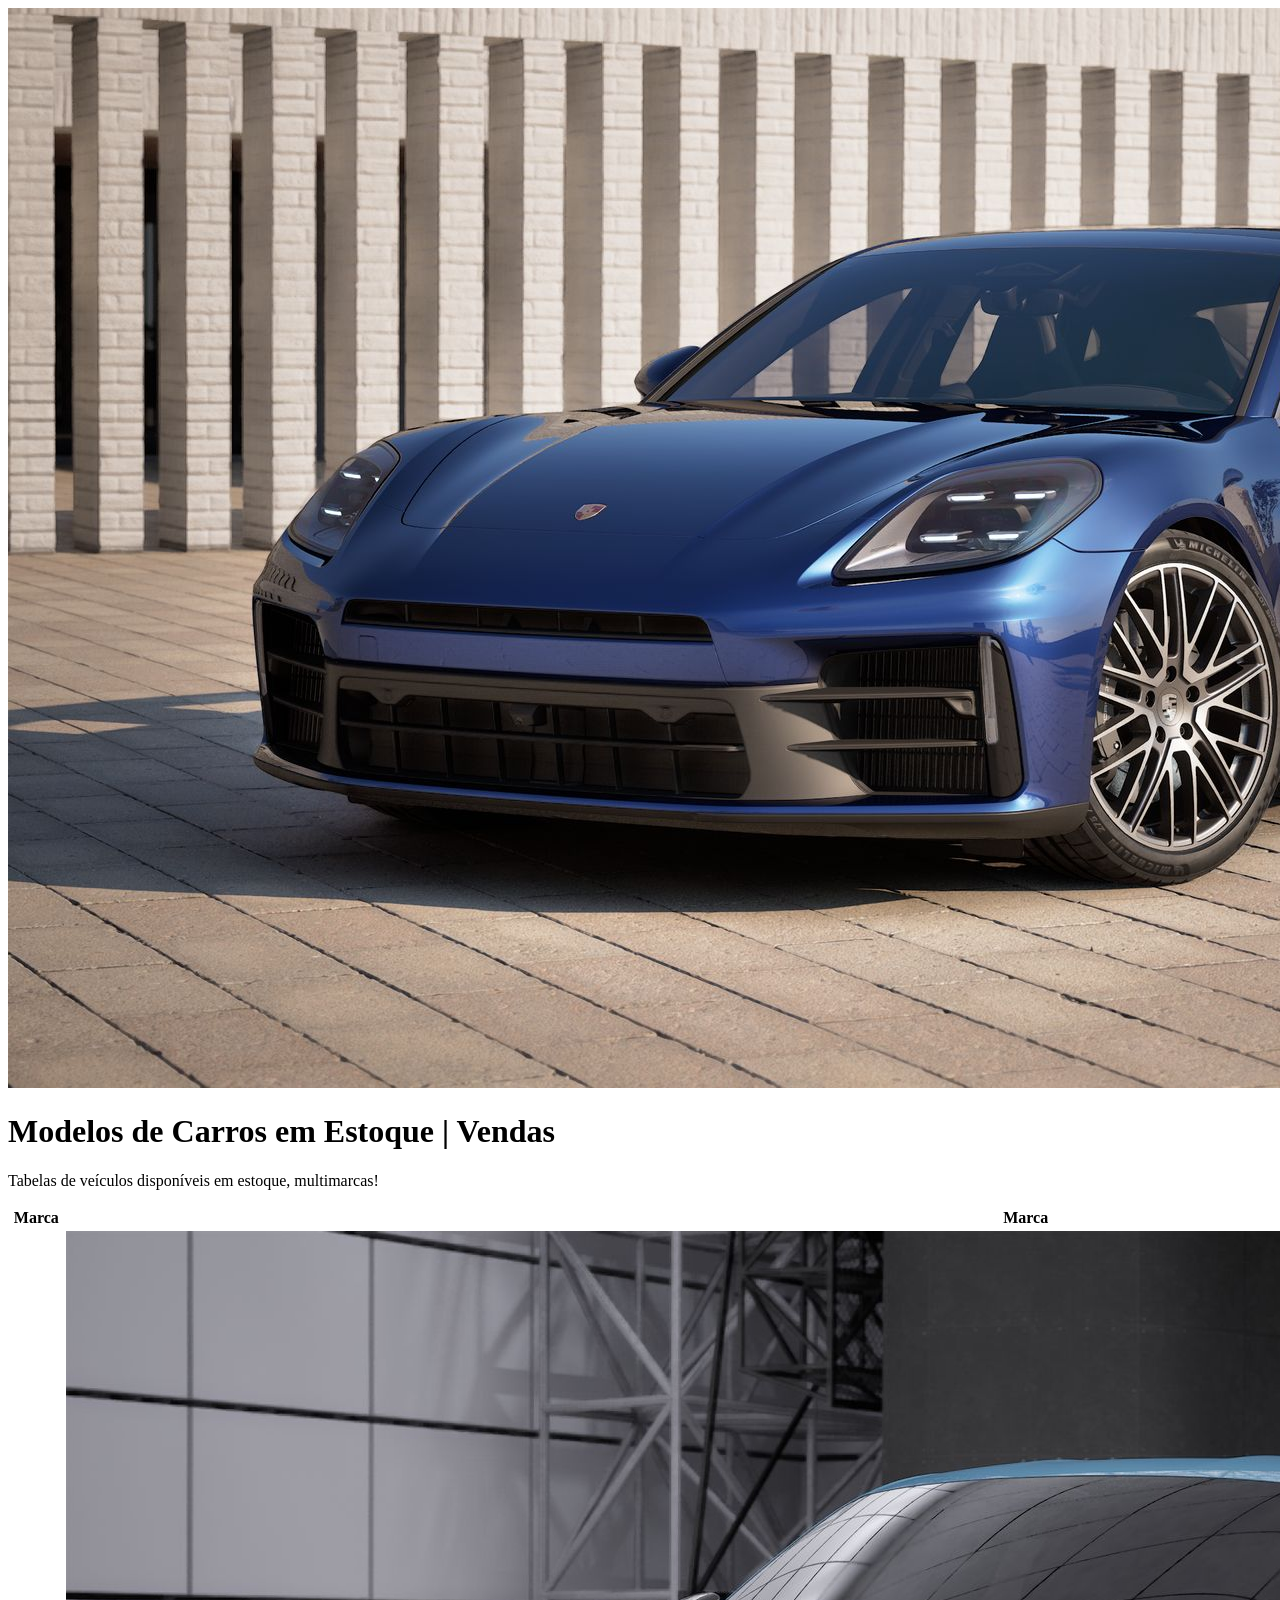
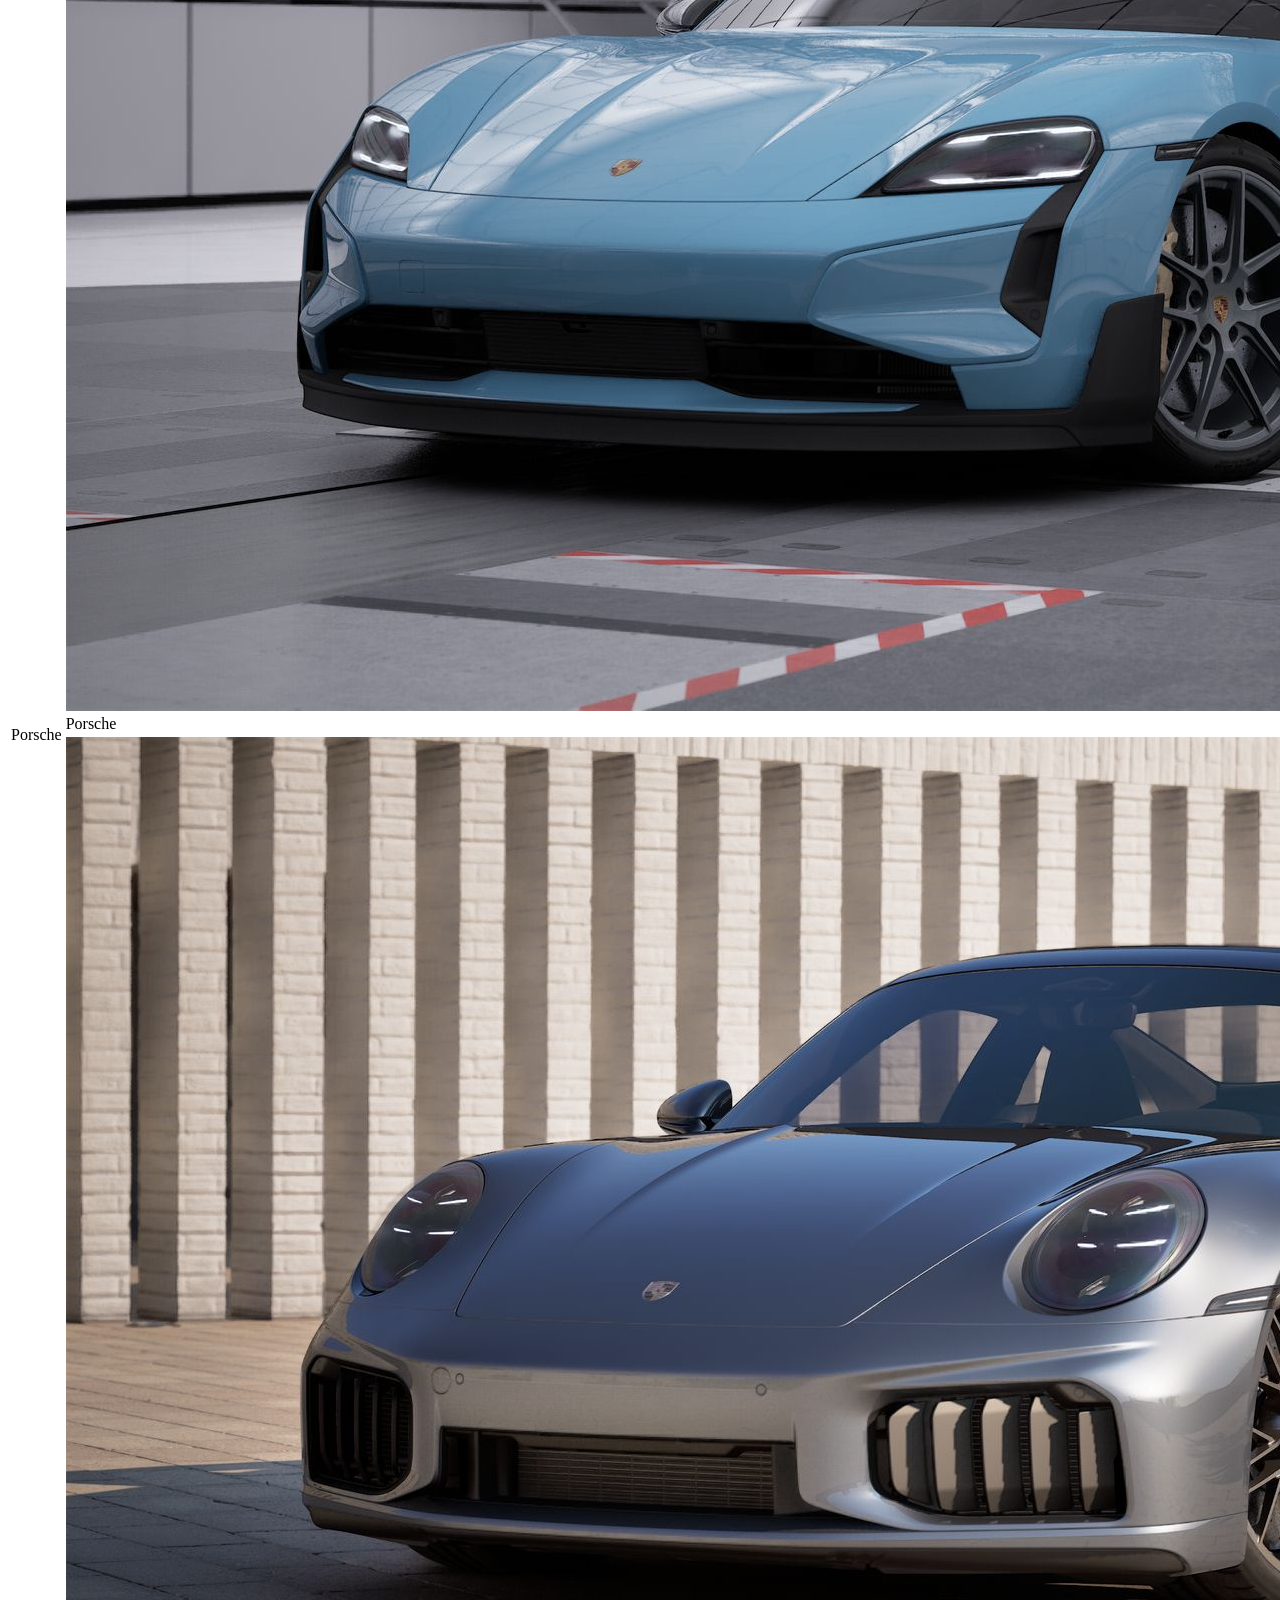
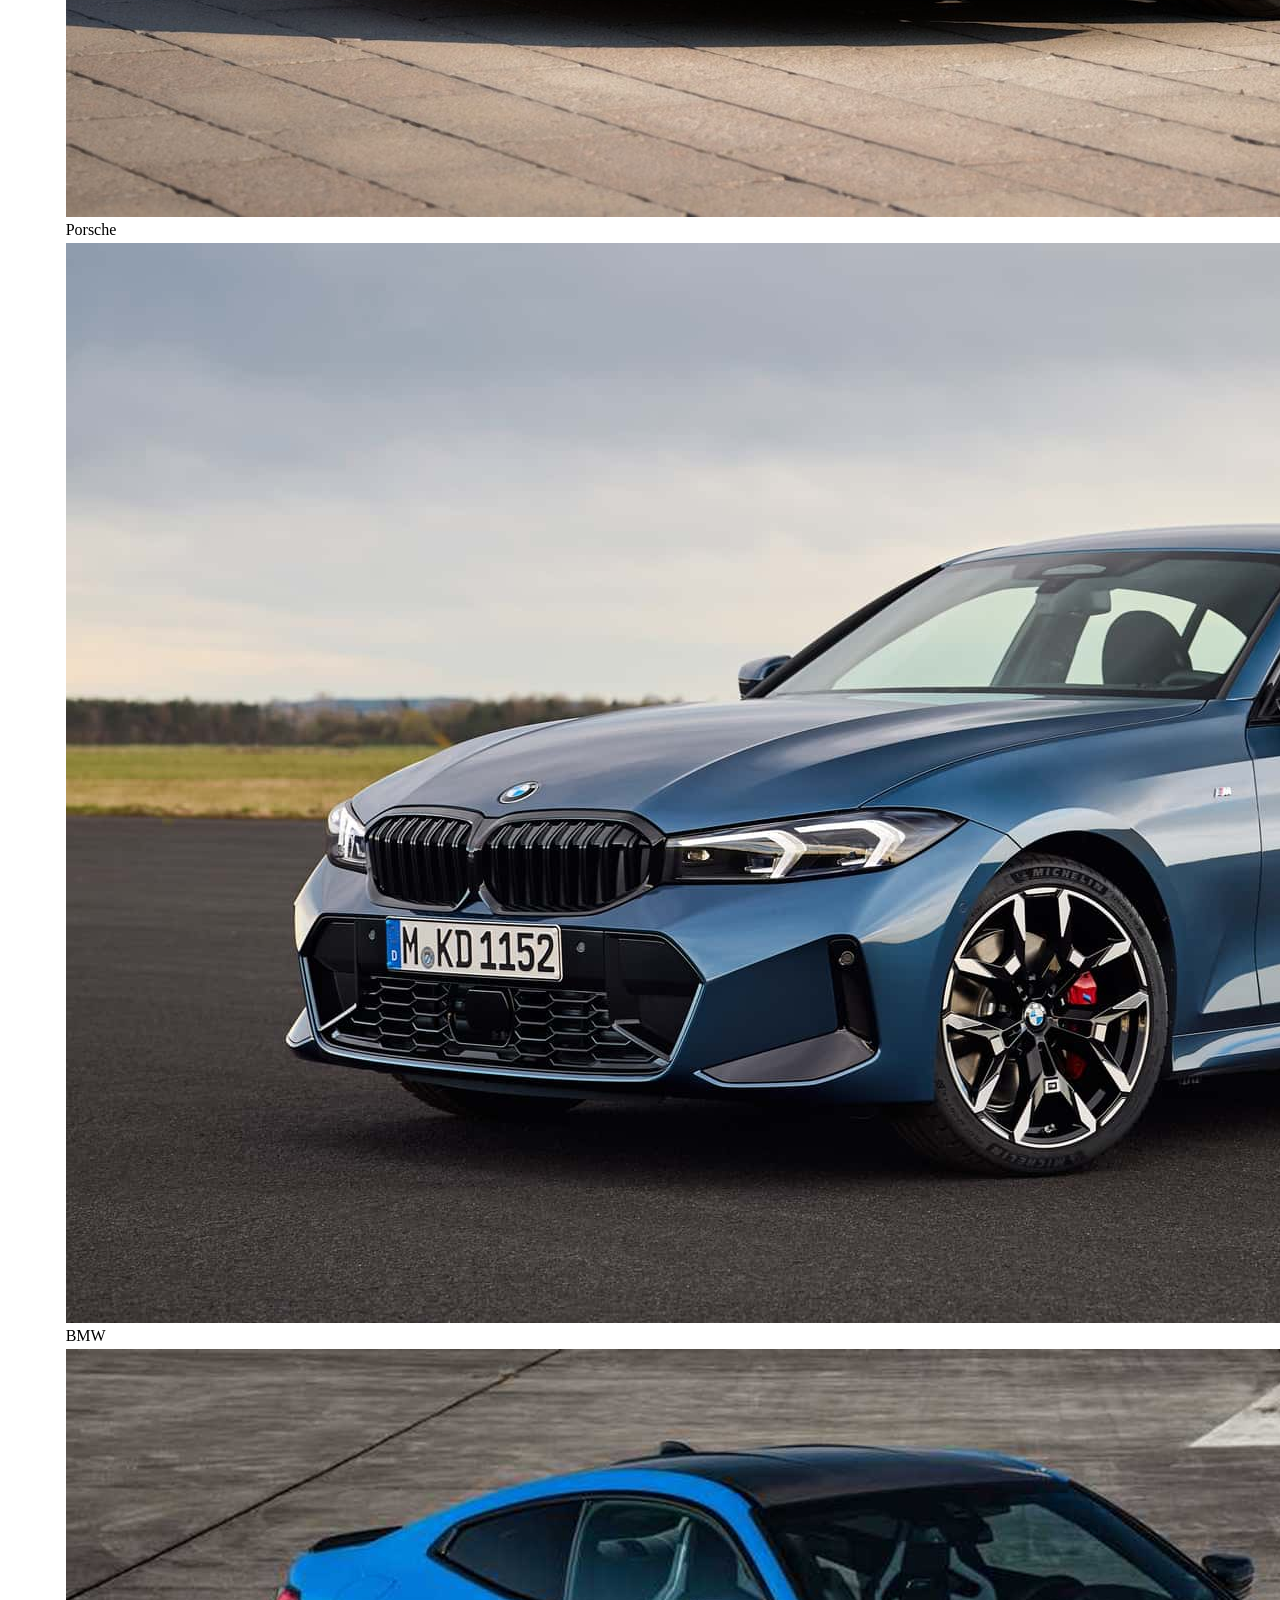
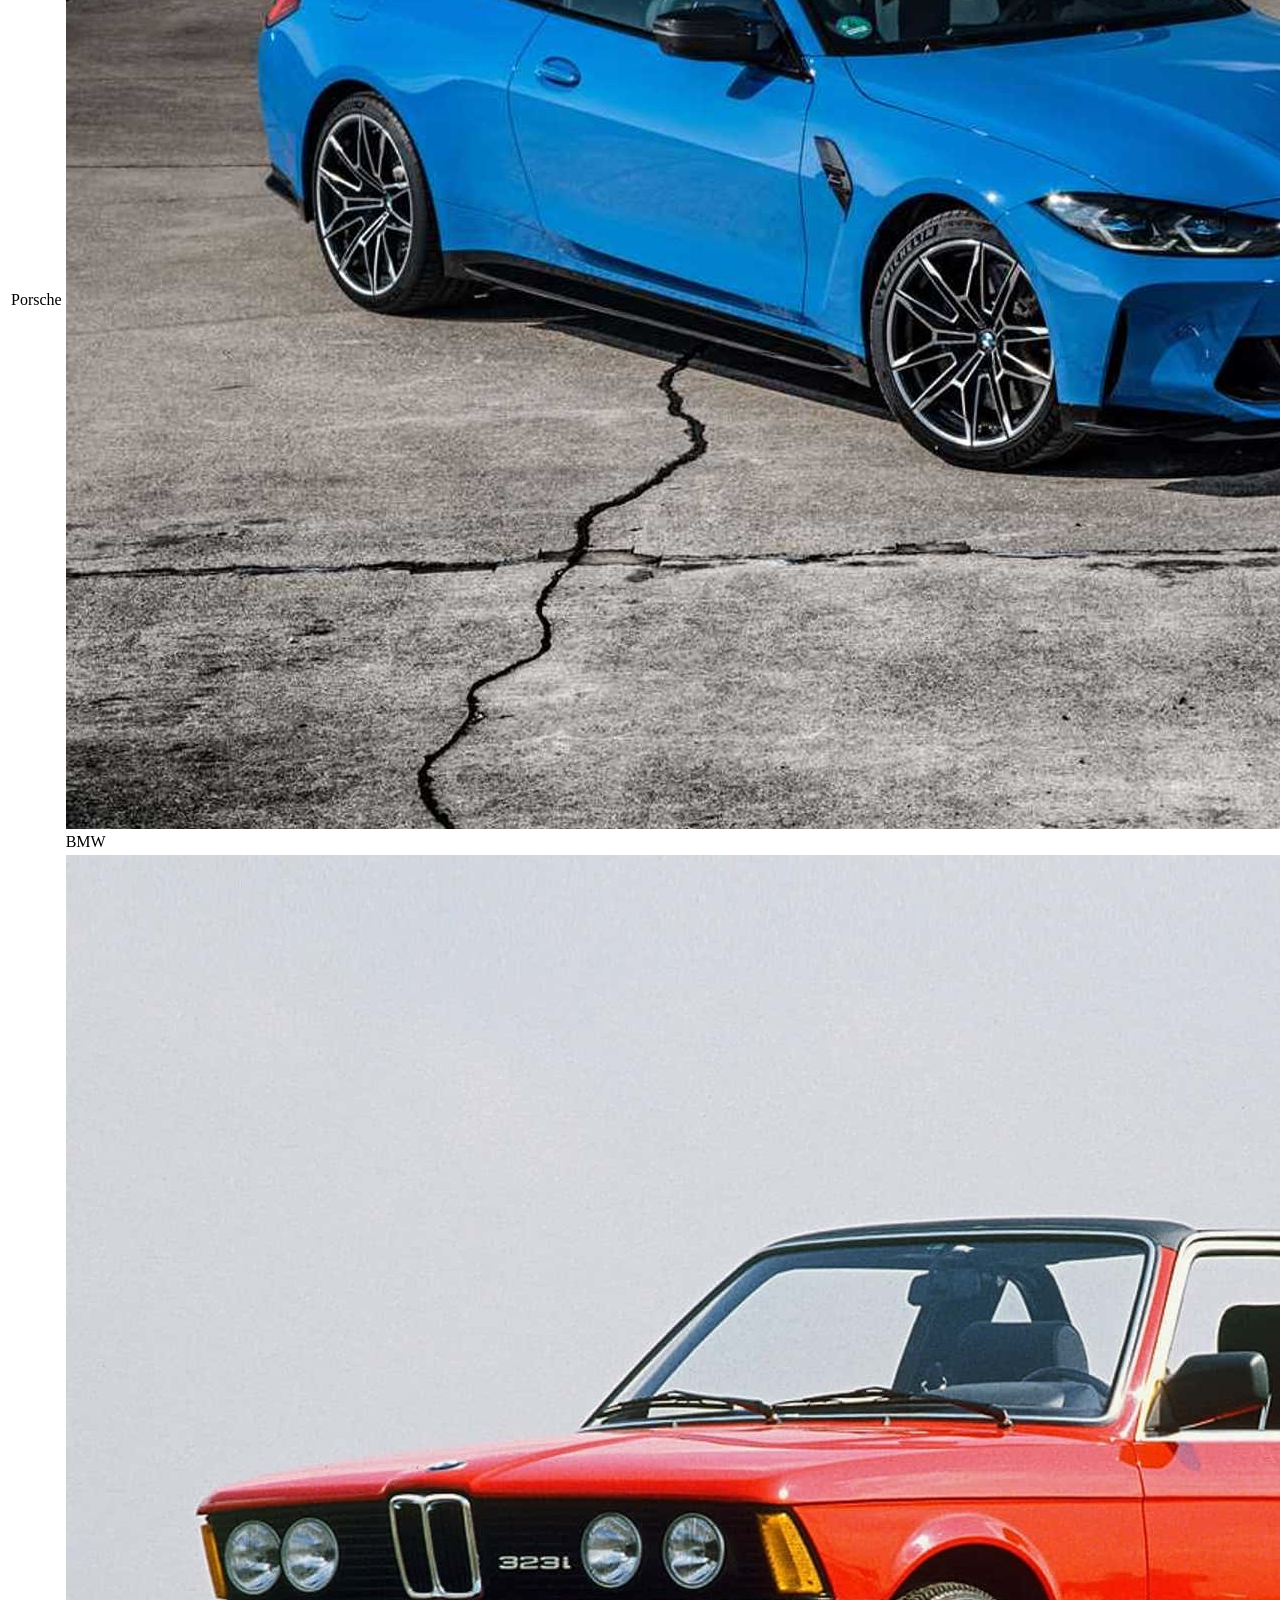
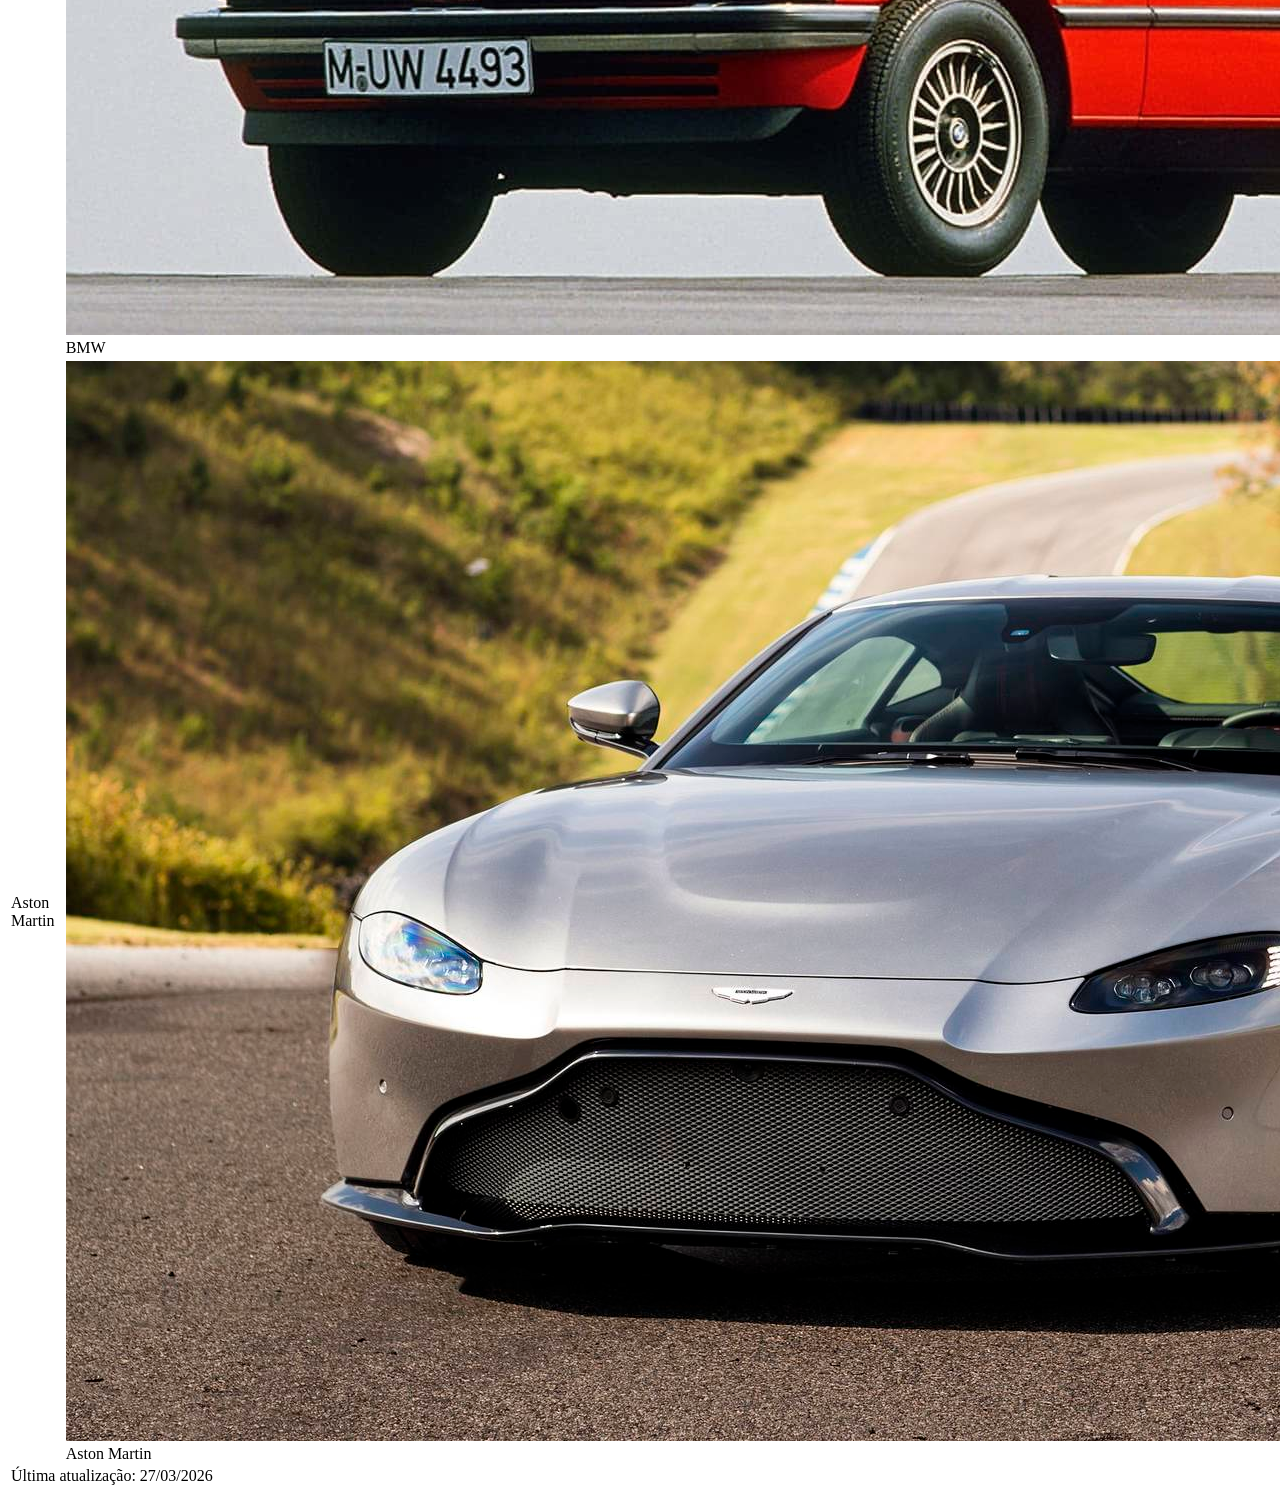
==== Aula04/tabelas/index.html @ d6fe3f80 "Add car images and tabelas index.html Add multiple vehicle image assets under Aula04/tabelas/img and" ====
<!DOCTYPE html>
<html lang="pt-br">

<head>
    <meta charset="UTF-8">
    <meta name="viewport" content="width=device-width, initial-scale=1.0">
    <title>GM Multimarcas | Vendas</title>

</head>

<body>
    <div class="container">
        <img src="img/PorschePanamera4.jpg" alt="Porsche Panamera 2026" class="imagem-topo">

        <h1>Modelos de Carros em Estoque | Vendas</h1>
        <p class="descricao">
            Tabelas de veículos disponíveis em estoque, multimarcas!
        </p>

        <table>
            <thead>
                <tr>
                    <th class="col-marca">Marca</th>
                    <th class="col-modelo">Marca</th>
                    <th class="col-ano">Marca</th>
                </tr>
            </thead>
            <!--Início tbody-->
            <tbody>
                <!-- Veículos Porsche -->
                <tr>
                    <td rowspan="2">Porsche</td>
                    <td>
                        <div class="imagem-carros">
                            <img src="img/PorscheTaycanGT.jpg" alt="Porsche Taycan 4 2026">
                            <span>Porsche</span>
                        </div>
                    </td>
                    <td>2026</td>
                </tr>

                <tr>
                    <td>
                        <div class="imagem-carros">
                            <img src="img/Porsche911TurboS.jpg" alt="Porsche 911 Turbo S 2026">
                            <span>Porsche</span>
                        </div>
                    </td>
                    <td>2026</td>
                </tr>
                <!-- Fim veículos Porsche -->

                <!-- Veículos BMW -->
                <tr>
                    <td rowspan="3">Porsche</td>
                    <td>
                        <div class="imagem-carros">
                            <img src="img/BMW320i2025.jpg" alt="BMW 320i 2025">
                            <span>BMW</span>
                        </div>
                    </td>
                    <td>2025</td>
                </tr>

                <tr>
                    <td>
                        <div class="imagem-carros">
                            <img src="img/BMWm4Competition2022.jpg" alt="BMW M4 Competition 2022">
                            <span>BMW</span>
                        </div>
                    </td>
                    <td>2022</td>
                </tr>

                <tr>
                    <td>
                        <div class="imagem-carros">
                            <img src="img/BMW323i1981.jpg" alt="BMW Série 323i 1981">
                            <span>BMW</span>
                        </div>
                    </td>
                    <td>1981</td>
                </tr>
                <!-- Fim veículos BMW -->

                <!-- Início Aston Martin -->
                <tr>
                    <td>Aston Martin</td>
                    <td>
                        <div class="imagem-carros">
                            <img src="img/AstonMartinVantage2018.jpg" alt="Aston Martin Vantage 2018">
                            <span>Aston Martin</span>
                        </div>
                    </td>
                    <td>2018</td>
                </tr>
                <!-- Fim Aston Martin -->
            </tbody>

            <!-- Início tfoot -->
            <tfoot>
                <tr>
                    <td colspan="3">Última atualização: 27/03/2026</td>
                </tr>
            </tfoot>
            <!-- Fim tfoot -->
        </table>

        <imgs class="rodape-image" rc="img/logoTsl.png" alt="Logomarca da Loja Max Multimarcas">

    </div>


</body>

</html>
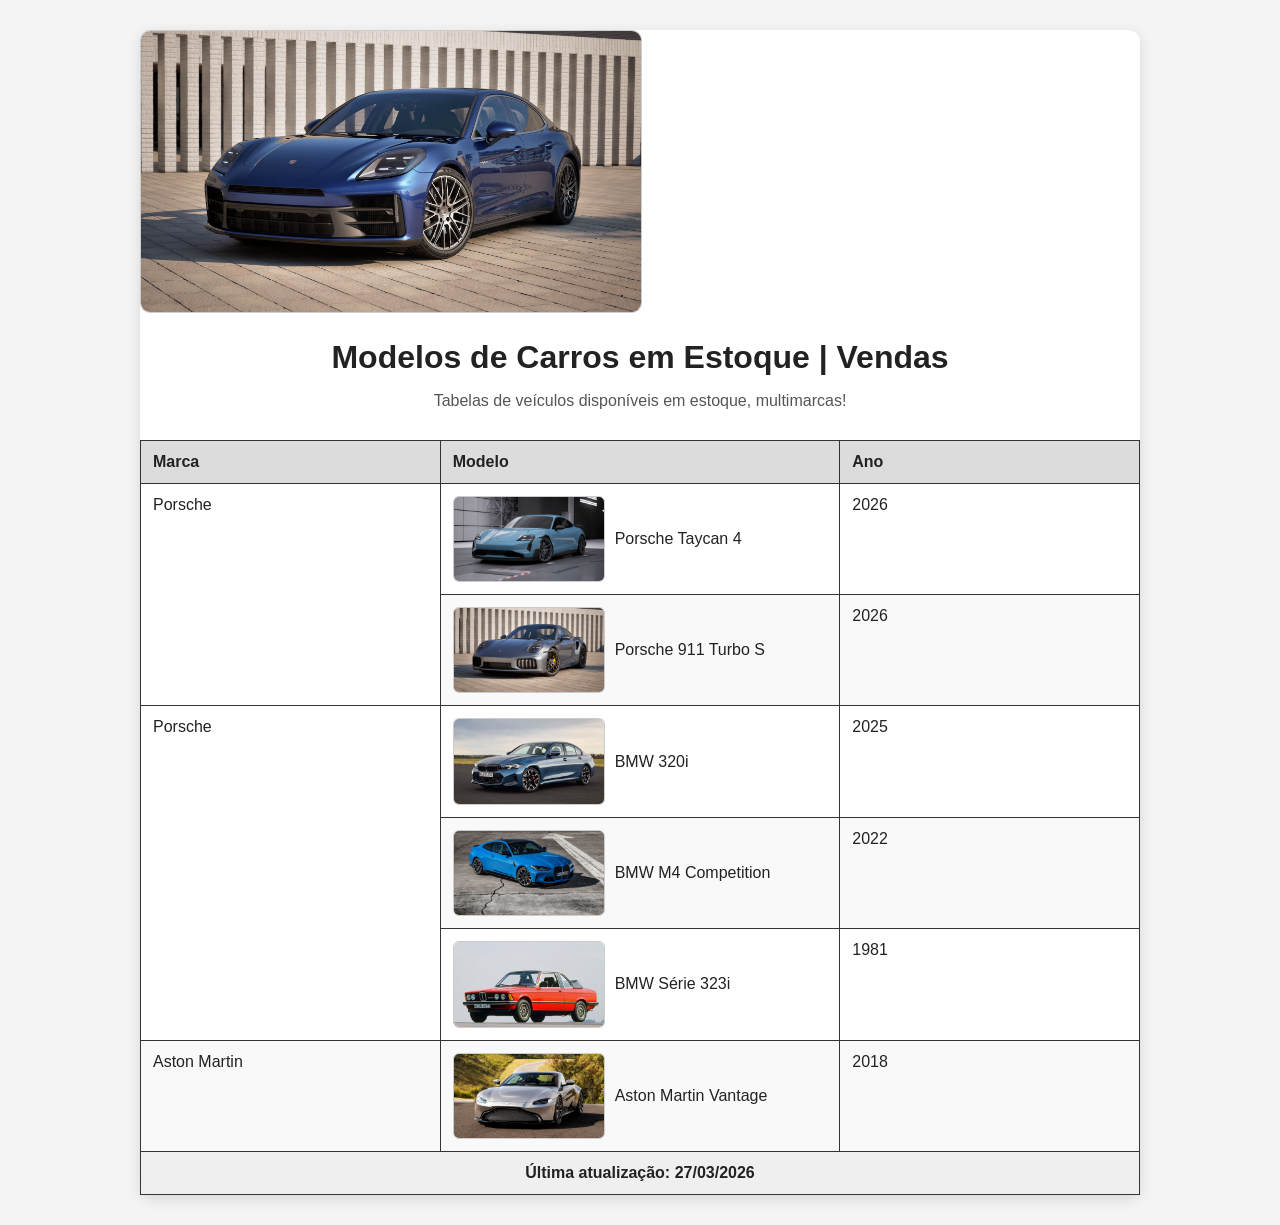
==== commit 4065d832: "Add page styling and correct table headers Add embedded CSS to style the page and apply an imgPrinci" ====
--- a/Aula04/tabelas/index.html
+++ b/Aula04/tabelas/index.html
@@ -6,11 +6,111 @@
     <meta name="viewport" content="width=device-width, initial-scale=1.0">
     <title>GM Multimarcas | Vendas</title>
 
+    <style>
+        body {
+            margin: 0px;
+            padding: 30px;
+            font-family: Arial, Helvetica, sans-serif;
+            background-color: #f4f4f4;
+            color: #222;
+        }
+
+        .container {
+            max-width: 1000px;
+            margin: 0 auto;
+            background-color: #ffffff;
+            padding: 30 px;
+            border-radius: 12px;
+            box-shadow: 0 4px 14px rgba(0, 0, 0, 0.12);
+
+        }
+        .container .imgPrincipal{
+            width: 500px;
+            height: auto;
+            object-fit: cover;
+            border-radius: 10px;
+            border: 1px solid #ccc;
+        }
+
+        h1 {
+            text-align: center;
+            margin-bottom: 10px;
+        }
+
+        p.descricao {
+            text-align: center;
+            margin-bottom: 30px;
+            color: #555;
+        }
+
+        table {
+            width: 100%;
+            border-collapse: collapse;
+            margin-top: 20px;
+            background-color: #fff;
+        }
+
+        th,
+        td {
+            border: 1px solid #333;
+            padding: 12px;
+            text-align: left;
+            vertical-align: top;
+        }
+
+        thead th {
+            background-color: #dcdcdc;
+            font-weight: bold;
+        }
+
+        tbody tr:nth-child(even) {
+            background-color: #f9f9f9;
+        }
+
+        tfoot td {
+            background-color: #efefef;
+            font-weight: bold;
+            text-align: center;
+        }
+
+        .col-marca {
+            width: 30%;
+        }
+
+        .col-modelo {
+            width: 40%;
+        }
+
+        .col-ano {
+            width: 30%;
+        }
+
+        .imagem-carros {
+            display: flex;
+            align-items: center;
+            gap: 10px;
+        }
+
+        .imagem-carros img {
+            width: 150px;
+            height: auto;
+            object-fit: cover;
+            border-radius: 6px;
+            border: 1px solid #ccc;
+        }
+
+        .rodape-imagem {
+            display: block;
+            width: 120px;
+            margin: 25px auto 0 auto;
+            opacity: 0.9;
+        }
+    </style>
 </head>
 
 <body>
     <div class="container">
-        <img src="img/PorschePanamera4.jpg" alt="Porsche Panamera 2026" class="imagem-topo">
+        <img class="imgPrincipal" src="img/PorschePanamera4.jpg" alt="Porsche Panamera 2026" class="imagem-topo">
 
         <h1>Modelos de Carros em Estoque | Vendas</h1>
         <p class="descricao">
@@ -21,8 +121,8 @@
             <thead>
                 <tr>
                     <th class="col-marca">Marca</th>
-                    <th class="col-modelo">Marca</th>
-                    <th class="col-ano">Marca</th>
+                    <th class="col-modelo">Modelo</th>
+                    <th class="col-ano">Ano</th>
                 </tr>
             </thead>
             <!--Início tbody-->
@@ -33,7 +133,7 @@
                     <td>
                         <div class="imagem-carros">
                             <img src="img/PorscheTaycanGT.jpg" alt="Porsche Taycan 4 2026">
-                            <span>Porsche</span>
+                            <span>Porsche Taycan 4</span>
                         </div>
                     </td>
                     <td>2026</td>
@@ -43,7 +143,7 @@
                     <td>
                         <div class="imagem-carros">
                             <img src="img/Porsche911TurboS.jpg" alt="Porsche 911 Turbo S 2026">
-                            <span>Porsche</span>
+                            <span>Porsche 911 Turbo S</span>
                         </div>
                     </td>
                     <td>2026</td>
@@ -56,7 +156,7 @@
                     <td>
                         <div class="imagem-carros">
                             <img src="img/BMW320i2025.jpg" alt="BMW 320i 2025">
-                            <span>BMW</span>
+                            <span>BMW 320i</span>
                         </div>
                     </td>
                     <td>2025</td>
@@ -66,7 +166,7 @@
                     <td>
                         <div class="imagem-carros">
                             <img src="img/BMWm4Competition2022.jpg" alt="BMW M4 Competition 2022">
-                            <span>BMW</span>
+                            <span>BMW M4 Competition</span>
                         </div>
                     </td>
                     <td>2022</td>
@@ -76,7 +176,7 @@
                     <td>
                         <div class="imagem-carros">
                             <img src="img/BMW323i1981.jpg" alt="BMW Série 323i 1981">
-                            <span>BMW</span>
+                            <span>BMW Série 323i</span>
                         </div>
                     </td>
                     <td>1981</td>
@@ -89,7 +189,7 @@
                     <td>
                         <div class="imagem-carros">
                             <img src="img/AstonMartinVantage2018.jpg" alt="Aston Martin Vantage 2018">
-                            <span>Aston Martin</span>
+                            <span>Aston Martin Vantage</span>
                         </div>
                     </td>
                     <td>2018</td>
